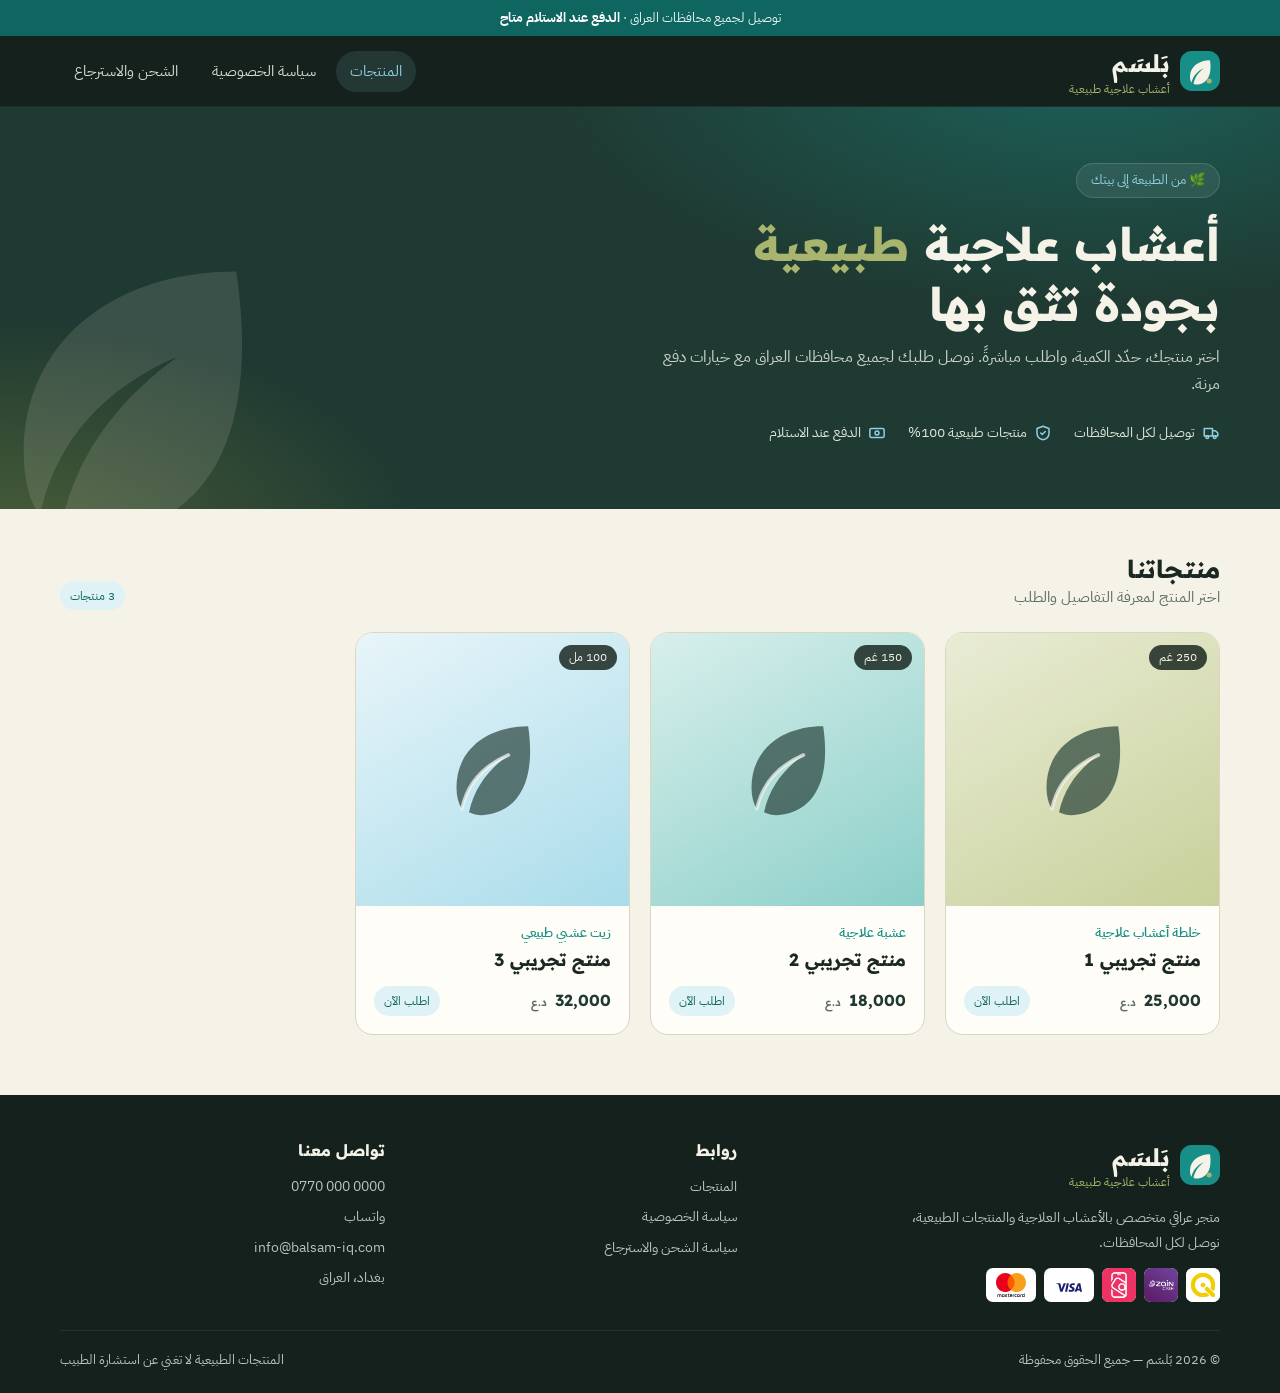
==== index.html @ 73f68fef "متجر بلسم: صفحات المنتجات والدفع وسياسة الخصوصية Co-Authored-By: Claude Opus 5.5 <noreply@anthropic." ====
<!doctype html>
<html lang="ar" dir="rtl">
<head>
<meta charset="utf-8">
<meta name="viewport" content="width=device-width,initial-scale=1">
<title>بَلسَم | أعشاب علاجية طبيعية</title>
<meta name="description" content="بَلسَم — متجر عراقي للأعشاب العلاجية والمنتجات الطبيعية. توصيل لكل المحافظات والدفع عبر سوبر كي وزين كاش وفاست باي والبطاقات أو عند الاستلام.">
<meta name="theme-color" content="#14211c">
<link rel="icon" href="assets/favicon.svg" type="image/svg+xml">
<link rel="preconnect" href="https://fonts.googleapis.com"><link rel="preconnect" href="https://fonts.gstatic.com" crossorigin>
<link href="https://fonts.googleapis.com/css2?family=IBM+Plex+Sans+Arabic:wght@400;500;600;700&family=Readex+Pro:wght@500;600;700&display=swap" rel="stylesheet">
<link rel="stylesheet" href="assets/style.css">
</head>
<body data-page="home">
<main>
  <section class="hero">
    <svg class="leaves" viewBox="0 0 64 64" fill="#f5f2e8"><path d="M52 8C28 8 12 22 12 42c0 5 1 9 3 12 3-14 12-24 26-30-11 8-19 18-22 32 4 2 8 2 12 1 18-4 25-22 21-49Z"/></svg>
    <div class="wrap">
      <span class="eyebrow">🌿 من الطبيعة إلى بيتك</span>
      <h1>أعشاب علاجية <em>طبيعية</em><br>بجودة تثق بها</h1>
      <p>اختر منتجك، حدّد الكمية، واطلب مباشرةً. نوصل طلبك لجميع محافظات العراق مع خيارات دفع مرنة.</p>
      <div class="trust">
        <span><svg viewBox="0 0 24 24" fill="none" stroke="currentColor" stroke-width="2" stroke-linecap="round" stroke-linejoin="round"><path d="M3 6h11v10H3zM14 9h4l3 3v4h-7"/><circle cx="7" cy="17.5" r="1.8"/><circle cx="17" cy="17.5" r="1.8"/></svg>توصيل لكل المحافظات</span>
        <span><svg viewBox="0 0 24 24" fill="none" stroke="currentColor" stroke-width="2" stroke-linecap="round" stroke-linejoin="round"><path d="M12 3 4 6v6c0 5 3.5 8 8 9 4.5-1 8-4 8-9V6z"/><path d="m9 12 2 2 4-4"/></svg>منتجات طبيعية 100%</span>
        <span><svg viewBox="0 0 24 24" fill="none" stroke="currentColor" stroke-width="2" stroke-linecap="round"><rect x="2.5" y="6" width="19" height="12" rx="2"/><circle cx="12" cy="12" r="2.6"/></svg>الدفع عند الاستلام</span>
      </div>
    </div>
  </section>

  <section class="section" id="products">
    <div class="wrap">
      <div class="sec-head"><div><h2>منتجاتنا</h2><p>اختر المنتج لمعرفة التفاصيل والطلب</p></div><span class="chip" id="count"></span></div>
      <div class="grid" id="grid"></div>
    </div>
  </section>
</main>
<script src="assets/config.js"></script>
<script src="assets/app.js"></script>
</body>
</html>
---- assets/style.css ----
:root{
  --ink:#14211c;        /* زيتوني غامق جداً */
  --forest:#1f3a32;     /* أخضر غابي */
  --olive:#6f7d3c;      /* زيتوني */
  --olive-soft:#a9b46e;
  --teal:#178f88;       /* تركوازي */
  --teal-deep:#0f6560;
  --sky:#8fd0e3;        /* سماوي */
  --sky-soft:#dff2f6;
  --cream:#f5f2e8;      /* كريمي */
  --sand:#ebe5d3;
  --paper:#fffdf7;
  --text:#1b2722;
  --muted:#5f6d65;
  --line:#dcd5c0;
  --gold:#c9a24a;
  --danger:#b4432f;
  --radius:18px;
  --shadow:0 10px 30px -12px rgba(20,33,28,.25);
}
*{box-sizing:border-box;margin:0;padding:0}
html{scroll-behavior:smooth}
body{
  font-family:"IBM Plex Sans Arabic",system-ui,sans-serif;
  background:var(--cream);color:var(--text);line-height:1.7;
  -webkit-font-smoothing:antialiased;min-height:100vh;display:flex;flex-direction:column;
}
main{flex:1}
a{color:inherit;text-decoration:none}
img{max-width:100%;display:block}
h1,h2,h3,.display{font-family:"Readex Pro","IBM Plex Sans Arabic",sans-serif;line-height:1.3}
.wrap{width:min(1160px,100% - 32px);margin-inline:auto}

/* ---------- الشريط العلوي ---------- */
.topbar{background:var(--teal-deep);color:#e6f6f4;font-size:.82rem;text-align:center;padding:7px 12px}
.topbar b{color:#fff}
header.site{
  background:var(--ink);color:var(--cream);position:sticky;top:0;z-index:50;
  border-bottom:1px solid rgba(255,255,255,.06);
}
header.site .wrap{display:flex;align-items:center;justify-content:space-between;height:70px;gap:16px}
.brand{display:flex;align-items:center;gap:10px}
.brand svg{width:40px;height:40px}
.brand .n{font-family:"Readex Pro";font-size:1.5rem;font-weight:700;letter-spacing:.5px}
.brand .t{display:block;font-size:.72rem;color:var(--olive-soft);margin-top:-4px}
nav.main{display:flex;gap:6px}
nav.main a{padding:8px 14px;border-radius:999px;font-size:.92rem;color:#d7dccf;transition:.2s}
nav.main a:hover,nav.main a.on{background:rgba(143,208,227,.12);color:var(--sky)}

/* ---------- الواجهة ---------- */
.hero{
  background:
    radial-gradient(900px 400px at 85% -10%,rgba(23,143,136,.45),transparent 60%),
    radial-gradient(700px 380px at 0% 110%,rgba(111,125,60,.55),transparent 60%),
    var(--forest);
  color:var(--cream);padding:56px 0 64px;position:relative;overflow:hidden;
}
.hero .wrap{position:relative;z-index:1}
.hero .eyebrow{display:inline-flex;align-items:center;gap:8px;background:rgba(255,255,255,.08);border:1px solid rgba(255,255,255,.14);padding:5px 14px;border-radius:999px;font-size:.82rem;color:var(--sky)}
.hero h1{font-size:clamp(1.8rem,4.6vw,2.9rem);margin:16px 0 10px;font-weight:700}
.hero h1 em{font-style:normal;color:var(--olive-soft)}
.hero p{color:#c9d3c9;max-width:560px}
.hero .leaves{position:absolute;left:-40px;bottom:-60px;width:340px;opacity:.12;z-index:0}
.trust{display:flex;flex-wrap:wrap;gap:10px 22px;margin-top:22px;font-size:.88rem;color:#dfe7dd}
.trust span{display:flex;align-items:center;gap:7px}
.trust svg{width:18px;height:18px;color:var(--sky)}

/* ---------- المنتجات ---------- */
.section{padding:44px 0 60px}
.sec-head{display:flex;align-items:end;justify-content:space-between;gap:12px;margin-bottom:22px}
.sec-head h2{font-size:1.55rem}
.sec-head p{color:var(--muted);font-size:.92rem}
.grid{display:grid;grid-template-columns:repeat(auto-fill,minmax(250px,1fr));gap:20px}
.card{
  background:var(--paper);border-radius:var(--radius);overflow:hidden;border:1px solid var(--line);
  transition:transform .25s,box-shadow .25s;display:flex;flex-direction:column;
}
.card:hover{transform:translateY(-4px);box-shadow:var(--shadow)}
.card .ph{aspect-ratio:1/1}
.card .body{padding:16px 18px 18px;display:flex;flex-direction:column;gap:4px;flex:1}
.card .sub{font-size:.8rem;color:var(--teal);font-weight:600}
.card h3{font-size:1.1rem}
.card .row{display:flex;align-items:center;justify-content:space-between;margin-top:auto;padding-top:12px}
.price{font-family:"Readex Pro";font-weight:700;color:var(--forest)}
.price small{font-size:.75em;color:var(--muted);font-weight:500;margin-inline-start:3px}
.chip{font-size:.78rem;background:var(--sky-soft);color:var(--teal-deep);padding:4px 10px;border-radius:999px}

/* صورة تجريبية */
.ph{position:relative;display:grid;place-items:center;overflow:hidden}
.ph img{width:100%;height:100%;object-fit:cover}
.ph.olive{background:linear-gradient(150deg,#e9ecd5,#c8d09a)}
.ph.teal{background:linear-gradient(150deg,#d8efec,#8ccfc8)}
.ph.sky{background:linear-gradient(150deg,#e8f5f9,#a9dcea)}
.ph svg.leaf{width:42%;opacity:.85}
.ph .tag{position:absolute;top:12px;inset-inline-start:12px;background:rgba(20,33,28,.82);color:var(--cream);font-size:.72rem;padding:3px 10px;border-radius:999px}

/* ---------- صفحة المنتج ---------- */
.crumbs{font-size:.85rem;color:var(--muted);padding:18px 0 4px}
.crumbs a:hover{color:var(--teal)}
.product{display:grid;grid-template-columns:1.05fr 1fr;gap:36px;padding:18px 0 60px;align-items:start}
.product .ph{border-radius:24px;aspect-ratio:1/1;border:1px solid var(--line)}
.pinfo .sub{color:var(--teal);font-weight:600;font-size:.9rem}
.pinfo h1{font-size:clamp(1.6rem,3.4vw,2.2rem);margin:4px 0 8px}
.pinfo .price{font-size:1.7rem}
.pinfo .desc{color:var(--muted);margin:14px 0}
.points{list-style:none;display:grid;gap:8px;margin:14px 0 22px}
.points li{display:flex;gap:9px;align-items:center;font-size:.94rem}
.points li::before{content:"";width:8px;height:8px;border-radius:50%;background:var(--olive);flex:none}
.buybox{background:var(--paper);border:1px solid var(--line);border-radius:var(--radius);padding:20px}
.buybox label.l{font-weight:600;font-size:.92rem;display:block;margin-bottom:8px}
.qty{display:inline-flex;align-items:center;border:1.5px solid var(--line);border-radius:14px;overflow:hidden;background:#fff}
.qty button{width:46px;height:46px;border:0;background:transparent;font-size:1.4rem;cursor:pointer;color:var(--forest)}
.qty button:hover{background:var(--sky-soft)}
.qty input{width:64px;height:46px;border:0;text-align:center;font:600 1.1rem "Readex Pro";color:var(--text);background:transparent;-moz-appearance:textfield}
.qty input::-webkit-outer-spin-button,.qty input::-webkit-inner-spin-button{-webkit-appearance:none}
.total{display:flex;justify-content:space-between;align-items:center;margin:18px 0;padding-top:16px;border-top:1px dashed var(--line)}
.total span{color:var(--muted)}
.total b{font:700 1.45rem "Readex Pro";color:var(--teal-deep)}
.btn{
  display:inline-flex;align-items:center;justify-content:center;gap:10px;width:100%;
  background:var(--teal);color:#fff;border:0;border-radius:14px;padding:15px 22px;
  font:700 1.05rem "Readex Pro";cursor:pointer;transition:.2s;box-shadow:0 8px 20px -10px rgba(23,143,136,.8)
}
.btn:hover{background:var(--teal-deep)}
.btn:disabled{opacity:.6;cursor:wait}
.btn.ghost{background:transparent;color:var(--forest);border:1.5px solid var(--line);box-shadow:none}
.btn.ghost:hover{background:var(--sand)}
.btn svg{width:20px;height:20px}
.safe{display:flex;gap:8px;align-items:center;justify-content:center;font-size:.8rem;color:var(--muted);margin-top:12px}
.safe svg{width:15px;height:15px;color:var(--olive)}
.paystrip{display:flex;gap:8px;justify-content:center;margin-top:14px;flex-wrap:wrap}
.paystrip .pl{width:46px;height:32px;border-radius:7px;background:#fff;border:1px solid var(--line);display:grid;place-items:center;overflow:hidden}
.paystrip .pl img{max-width:100%;max-height:100%}
.paystrip .pl.app{width:32px}
.paystrip .pl.app img{width:100%;height:100%;object-fit:contain}
.paystrip .pl.cardlogo img{max-width:80%;max-height:70%}

/* ---------- الدفع ---------- */
.checkout{display:grid;grid-template-columns:1.4fr 1fr;gap:28px;padding:18px 0 60px;align-items:start}
.panel{background:var(--paper);border:1px solid var(--line);border-radius:var(--radius);padding:22px}
.panel h2{font-size:1.15rem;display:flex;align-items:center;gap:10px;margin-bottom:16px}
.panel h2 .num{width:28px;height:28px;border-radius:50%;background:var(--forest);color:var(--cream);display:grid;place-items:center;font-size:.85rem}
.panel+.panel{margin-top:18px}
.fields{display:grid;grid-template-columns:1fr 1fr;gap:14px}
.f{display:flex;flex-direction:column;gap:6px}
.f.full{grid-column:1/-1}
.f label{font-size:.88rem;font-weight:600}
.f label i{color:var(--danger);font-style:normal}
.f input,.f select,.f textarea{
  font:inherit;padding:12px 14px;border:1.5px solid var(--line);border-radius:12px;background:#fff;color:var(--text);transition:.2s;width:100%
}
.f textarea{resize:vertical;min-height:84px}
.f input:focus,.f select:focus,.f textarea:focus{outline:0;border-color:var(--teal);box-shadow:0 0 0 4px rgba(23,143,136,.12)}
.f .err{font-size:.78rem;color:var(--danger);display:none}
.f.bad input,.f.bad select,.f.bad textarea{border-color:var(--danger)}
.f.bad .err{display:block}
.f input[dir=ltr]{text-align:right}

.methods{display:grid;gap:10px}
.method{
  display:flex;align-items:center;gap:14px;padding:13px 15px;border:1.5px solid var(--line);border-radius:14px;
  cursor:pointer;background:#fff;transition:.2s;position:relative
}
.method:hover{border-color:var(--olive-soft)}
.method input{position:absolute;opacity:0;pointer-events:none}
.method .logo{width:42px;height:42px;border-radius:11px;display:grid;place-items:center;overflow:hidden;flex:none;background:#fff;border:1px solid #eee}
.method .logo img{width:100%;height:100%;object-fit:contain}.method .logo.cards{width:auto;padding:0 8px;gap:6px;display:flex}
.method .logo.cards img{width:34px;height:22px;object-fit:contain}
.method .logo.cod{background:var(--sand);color:var(--forest);border-color:var(--line)}
.method .logo.cod svg{width:24px;height:24px}
.method .txt{flex:1}
.method .txt b{display:block;font-size:.97rem}
.method .txt small{color:var(--muted);font-size:.8rem}
.method .dot{width:22px;height:22px;border-radius:50%;border:2px solid var(--line);flex:none;display:grid;place-items:center;transition:.2s}
.method:has(input:checked){border-color:var(--teal);background:#f3fbfa;box-shadow:0 0 0 4px rgba(23,143,136,.1)}
.method:has(input:checked) .dot{border-color:var(--teal);background:var(--teal);box-shadow:inset 0 0 0 4px #fff}
.method-note{font-size:.84rem;background:var(--sky-soft);color:var(--teal-deep);border-radius:12px;padding:11px 14px;margin-top:12px;display:none}
.method-note.show{display:block}

.summary{position:sticky;top:90px}
.sitem{display:flex;gap:14px;align-items:center;padding-bottom:16px;border-bottom:1px solid var(--line)}
.sitem .ph{width:74px;height:74px;border-radius:14px;flex:none}
.sitem .ph svg.leaf{width:50%}
.sitem b{display:block}
.sitem small{color:var(--muted)}
.lines{display:grid;gap:9px;padding:16px 0;font-size:.94rem}
.lines div{display:flex;justify-content:space-between}
.lines span:first-child{color:var(--muted)}
.lines .grand{border-top:1px dashed var(--line);padding-top:12px;margin-top:4px;font-weight:700}
.lines .grand span:last-child{font:700 1.35rem "Readex Pro";color:var(--teal-deep)}
.lines small,.total small{font-size:.7em;color:var(--muted);font-weight:500}
.editq{display:flex;align-items:center;justify-content:space-between;margin-top:12px}
.editq .qty button{width:36px;height:36px;font-size:1.15rem}
.editq .qty input{width:44px;height:36px;font-size:1rem}

/* ---------- نجاح الطلب ---------- */
.done{max-width:640px;margin:40px auto 70px;text-align:center}
.done .ok{width:84px;height:84px;border-radius:50%;background:var(--teal);color:#fff;display:grid;place-items:center;margin:0 auto 18px;box-shadow:0 0 0 10px rgba(23,143,136,.15)}
.done .ok svg{width:42px;height:42px}
.done h1{font-size:1.8rem}
.done .oid{display:inline-block;margin:12px 0 4px;background:var(--ink);color:var(--sky);font:600 1.05rem "Readex Pro";padding:7px 18px;border-radius:999px;letter-spacing:1px;direction:ltr}
.done .panel{text-align:right;margin-top:22px}
.kv{display:grid;gap:8px;font-size:.94rem}
.kv div{display:flex;justify-content:space-between;gap:12px;border-bottom:1px solid var(--sand);padding-bottom:8px}
.kv span:first-child{color:var(--muted)}
.paybox{background:linear-gradient(135deg,var(--forest),var(--teal-deep));color:var(--cream);border-radius:var(--radius);padding:20px;margin-top:18px;text-align:right}
.paybox .acc{display:flex;align-items:center;justify-content:space-between;background:rgba(255,255,255,.1);border-radius:12px;padding:10px 14px;margin-top:10px;direction:ltr;font:600 1.15rem "Readex Pro"}
.paybox .acc button{background:var(--sky);color:var(--ink);border:0;border-radius:8px;padding:6px 12px;font:600 .82rem "IBM Plex Sans Arabic";cursor:pointer}
.actions{display:grid;grid-template-columns:1fr 1fr;gap:12px;margin-top:20px}
.btn.wa{background:#1f9d55;box-shadow:none}
.btn.wa:hover{background:#17803f}

/* ---------- صفحات نصية ---------- */
.doc{max-width:820px;margin:0 auto;padding:34px 0 70px}
.doc h1{font-size:2rem;margin-bottom:6px}
.doc .upd{color:var(--muted);font-size:.88rem;margin-bottom:26px}
.doc h2{font-size:1.2rem;margin:28px 0 8px;color:var(--forest);display:flex;gap:10px;align-items:center}
.doc h2::before{content:"";width:6px;height:22px;border-radius:3px;background:var(--teal)}
.doc p,.doc li{color:#34433c}
.doc ul{padding-inline-start:22px;display:grid;gap:6px;margin:8px 0}
.doc .note{background:var(--sky-soft);border-radius:14px;padding:14px 18px;margin-top:24px;font-size:.92rem}

/* ---------- التذييل ---------- */
footer.site{background:var(--ink);color:#b9c4bb;padding:42px 0 22px;font-size:.9rem}
footer .cols{display:grid;grid-template-columns:1.4fr 1fr 1fr;gap:28px}
footer h4{color:var(--cream);font-family:"Readex Pro";margin-bottom:10px;font-size:1rem}
footer ul{list-style:none;display:grid;gap:6px}
footer a:hover{color:var(--sky)}
footer .pays{display:flex;gap:8px;margin-top:14px;flex-wrap:wrap}
footer .pays .pl{width:50px;height:34px;border-radius:7px;background:#fff;display:grid;place-items:center;overflow:hidden}
footer .pays .pl.app{width:34px}
footer .pays .pl.app img{width:100%;height:100%;object-fit:contain}
footer .pays .pl.cardlogo img{max-width:78%;max-height:68%}
footer .copy{border-top:1px solid rgba(255,255,255,.08);margin-top:28px;padding-top:18px;display:flex;justify-content:space-between;flex-wrap:wrap;gap:8px;font-size:.82rem}

.empty{text-align:center;padding:60px 0;color:var(--muted)}

@media (max-width:860px){
  .product,.checkout{grid-template-columns:1fr}
  .summary{position:static}
  footer .cols{grid-template-columns:1fr}
}
@media (max-width:560px){
  nav.main a:not(.keep){display:none}
  .fields{grid-template-columns:1fr}
  .actions{grid-template-columns:1fr}
  .hero{padding:40px 0 46px}
  .grid{grid-template-columns:1fr 1fr;gap:12px}
  .card .body{padding:12px}
  .card h3{font-size:.95rem}
  .card .row{flex-direction:column;align-items:flex-start;gap:6px}
}
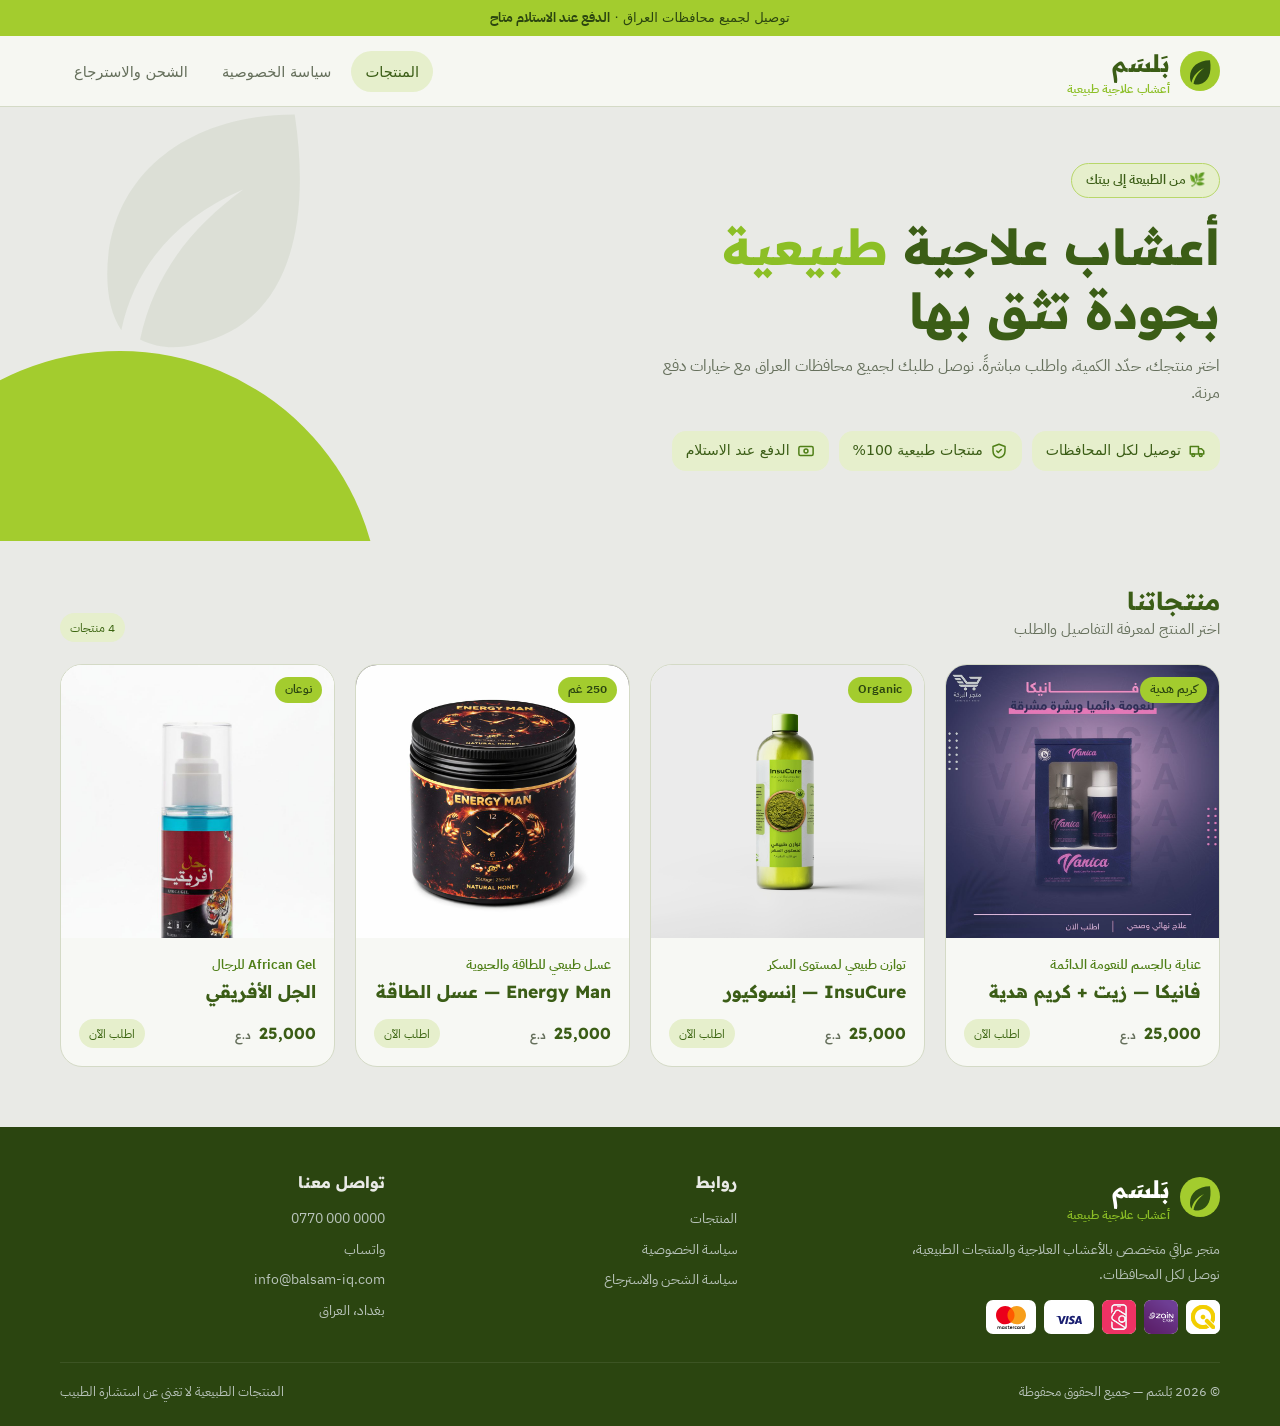
==== commit 8900f3d2: "إضافة InsuCure و Energy Man والجل الأفريقي، دعم الأنواع، ألوان جديدة بأسلوب InsuCure Co-Authored-By:" ====
--- a/index.html
+++ b/index.html
@@ -5,7 +5,7 @@
 <meta name="viewport" content="width=device-width,initial-scale=1">
 <title>بَلسَم | أعشاب علاجية طبيعية</title>
 <meta name="description" content="بَلسَم — متجر عراقي للأعشاب العلاجية والمنتجات الطبيعية. توصيل لكل المحافظات والدفع عبر سوبر كي وزين كاش وفاست باي والبطاقات أو عند الاستلام.">
-<meta name="theme-color" content="#14211c">
+<meta name="theme-color" content="#a3cc2e">
 <link rel="icon" href="assets/favicon.svg" type="image/svg+xml">
 <link rel="preconnect" href="https://fonts.googleapis.com"><link rel="preconnect" href="https://fonts.gstatic.com" crossorigin>
 <link href="https://fonts.googleapis.com/css2?family=IBM+Plex+Sans+Arabic:wght@400;500;600;700&family=Readex+Pro:wght@500;600;700&display=swap" rel="stylesheet">
@@ -14,7 +14,7 @@
 <body data-page="home">
 <main>
   <section class="hero">
-    <svg class="leaves" viewBox="0 0 64 64" fill="#f5f2e8"><path d="M52 8C28 8 12 22 12 42c0 5 1 9 3 12 3-14 12-24 26-30-11 8-19 18-22 32 4 2 8 2 12 1 18-4 25-22 21-49Z"/></svg>
+    <svg class="leaves" viewBox="0 0 64 64"><path d="M52 8C28 8 12 22 12 42c0 5 1 9 3 12 3-14 12-24 26-30-11 8-19 18-22 32 4 2 8 2 12 1 18-4 25-22 21-49Z"/></svg>
     <div class="wrap">
       <span class="eyebrow">🌿 من الطبيعة إلى بيتك</span>
       <h1>أعشاب علاجية <em>طبيعية</em><br>بجودة تثق بها</h1>
--- a/assets/style.css
+++ b/assets/style.css
@@ -1,22 +1,22 @@
 :root{
-  --ink:#14211c;        /* زيتوني غامق جداً */
-  --forest:#1f3a32;     /* أخضر غابي */
-  --olive:#6f7d3c;      /* زيتوني */
-  --olive-soft:#a9b46e;
-  --teal:#178f88;       /* تركوازي */
-  --teal-deep:#0f6560;
-  --sky:#8fd0e3;        /* سماوي */
-  --sky-soft:#dff2f6;
-  --cream:#f5f2e8;      /* كريمي */
-  --sand:#ebe5d3;
-  --paper:#fffdf7;
-  --text:#1b2722;
-  --muted:#5f6d65;
-  --line:#dcd5c0;
+  --ink:#2b4510;        /* أخضر زيتوني غامق */
+  --forest:#3b5d16;     /* أخضر العناوين */
+  --olive:#8cbf26;      /* ليموني */
+  --olive-soft:#b8d76a;
+  --teal:#4f7f17;       /* لون الأزرار */
+  --teal-deep:#3b6410;
+  --sky:#a3cc2e;        /* أخضر ليموني */
+  --sky-soft:#e6efcc;   /* مريمية فاتح */
+  --cream:#e9eae6;      /* رمادي فاتح */
+  --sand:#dde5c6;
+  --paper:#f7f8f4;
+  --text:#24331a;
+  --muted:#66705c;
+  --line:#d4dac6;
   --gold:#c9a24a;
   --danger:#b4432f;
-  --radius:18px;
-  --shadow:0 10px 30px -12px rgba(20,33,28,.25);
+  --radius:22px;
+  --shadow:0 12px 30px -14px rgba(43,69,16,.35);
 }
 *{box-sizing:border-box;margin:0;padding:0}
 html{scroll-behavior:smooth}
@@ -28,42 +28,42 @@
 main{flex:1}
 a{color:inherit;text-decoration:none}
 img{max-width:100%;display:block}
-h1,h2,h3,.display{font-family:"Readex Pro","IBM Plex Sans Arabic",sans-serif;line-height:1.3}
+h1,h2,h3,.display{font-family:"Readex Pro","IBM Plex Sans Arabic",sans-serif;line-height:1.3;color:var(--forest)}
 .wrap{width:min(1160px,100% - 32px);margin-inline:auto}
 
 /* ---------- الشريط العلوي ---------- */
-.topbar{background:var(--teal-deep);color:#e6f6f4;font-size:.82rem;text-align:center;padding:7px 12px}
-.topbar b{color:#fff}
+.topbar{background:var(--sky);color:var(--ink);font-size:.82rem;text-align:center;padding:7px 12px;font-weight:500}
+.topbar b{color:var(--ink);font-weight:700}
 header.site{
-  background:var(--ink);color:var(--cream);position:sticky;top:0;z-index:50;
-  border-bottom:1px solid rgba(255,255,255,.06);
+  background:rgba(247,248,244,.92);backdrop-filter:blur(8px);color:var(--forest);position:sticky;top:0;z-index:50;
+  border-bottom:1px solid var(--line);
 }
 header.site .wrap{display:flex;align-items:center;justify-content:space-between;height:70px;gap:16px}
 .brand{display:flex;align-items:center;gap:10px}
 .brand svg{width:40px;height:40px}
 .brand .n{font-family:"Readex Pro";font-size:1.5rem;font-weight:700;letter-spacing:.5px}
-.brand .t{display:block;font-size:.72rem;color:var(--olive-soft);margin-top:-4px}
+.brand .t{display:block;font-size:.72rem;color:var(--olive);margin-top:-4px;font-weight:600}
 nav.main{display:flex;gap:6px}
-nav.main a{padding:8px 14px;border-radius:999px;font-size:.92rem;color:#d7dccf;transition:.2s}
-nav.main a:hover,nav.main a.on{background:rgba(143,208,227,.12);color:var(--sky)}
+nav.main a{padding:8px 14px;border-radius:999px;font-size:.92rem;color:var(--muted);transition:.2s;font-weight:500}
+nav.main a:hover,nav.main a.on{background:var(--sky-soft);color:var(--forest)}
 
 /* ---------- الواجهة ---------- */
 .hero{
-  background:
-    radial-gradient(900px 400px at 85% -10%,rgba(23,143,136,.45),transparent 60%),
-    radial-gradient(700px 380px at 0% 110%,rgba(111,125,60,.55),transparent 60%),
-    var(--forest);
-  color:var(--cream);padding:56px 0 64px;position:relative;overflow:hidden;
+  background:var(--cream);color:var(--text);padding:56px 0 70px;position:relative;overflow:hidden;
+}
+.hero::after{
+  content:"";position:absolute;width:520px;height:520px;border-radius:50%;background:var(--sky);
+  left:-140px;bottom:-330px;z-index:0
 }
 .hero .wrap{position:relative;z-index:1}
-.hero .eyebrow{display:inline-flex;align-items:center;gap:8px;background:rgba(255,255,255,.08);border:1px solid rgba(255,255,255,.14);padding:5px 14px;border-radius:999px;font-size:.82rem;color:var(--sky)}
-.hero h1{font-size:clamp(1.8rem,4.6vw,2.9rem);margin:16px 0 10px;font-weight:700}
-.hero h1 em{font-style:normal;color:var(--olive-soft)}
-.hero p{color:#c9d3c9;max-width:560px}
-.hero .leaves{position:absolute;left:-40px;bottom:-60px;width:340px;opacity:.12;z-index:0}
-.trust{display:flex;flex-wrap:wrap;gap:10px 22px;margin-top:22px;font-size:.88rem;color:#dfe7dd}
-.trust span{display:flex;align-items:center;gap:7px}
-.trust svg{width:18px;height:18px;color:var(--sky)}
+.hero .eyebrow{display:inline-flex;align-items:center;gap:8px;background:var(--sky-soft);border:1px solid var(--olive-soft);padding:5px 14px;border-radius:999px;font-size:.82rem;color:var(--forest);font-weight:600}
+.hero h1{font-size:clamp(1.9rem,4.8vw,3.1rem);margin:16px 0 10px;font-weight:700;color:var(--forest)}
+.hero h1 em{font-style:normal;color:var(--olive)}
+.hero p{color:var(--muted);max-width:560px}
+.hero .leaves{position:absolute;left:4%;top:-30px;width:300px;opacity:.07;z-index:0;fill:var(--forest)}
+.trust{display:flex;flex-wrap:wrap;gap:10px;margin-top:24px;font-size:.88rem;color:var(--forest)}
+.trust span{display:flex;align-items:center;gap:7px;background:var(--sky-soft);border-radius:14px;padding:8px 14px;font-weight:500}
+.trust svg{width:18px;height:18px;color:var(--teal)}
 
 /* ---------- المنتجات ---------- */
 .section{padding:44px 0 60px}
@@ -88,17 +88,27 @@
 /* صورة تجريبية */
 .ph{position:relative;display:grid;place-items:center;overflow:hidden}
 .ph img{width:100%;height:100%;object-fit:cover}
-.ph.olive{background:linear-gradient(150deg,#e9ecd5,#c8d09a)}
+.ph.olive{background:linear-gradient(150deg,#f3f5ee,#dfe8c8)}
+.ph.contain img{object-fit:contain}
+.ph.contain{background:#fff}
 .ph.teal{background:linear-gradient(150deg,#d8efec,#8ccfc8)}
 .ph.sky{background:linear-gradient(150deg,#e8f5f9,#a9dcea)}
 .ph svg.leaf{width:42%;opacity:.85}
-.ph .tag{position:absolute;top:12px;inset-inline-start:12px;background:rgba(20,33,28,.82);color:var(--cream);font-size:.72rem;padding:3px 10px;border-radius:999px}
+.ph .tag{position:absolute;top:12px;inset-inline-start:12px;background:var(--sky);color:var(--ink);font-weight:600;font-size:.72rem;padding:3px 10px;border-radius:999px}
 
 /* ---------- صفحة المنتج ---------- */
 .crumbs{font-size:.85rem;color:var(--muted);padding:18px 0 4px}
 .crumbs a:hover{color:var(--teal)}
 .product{display:grid;grid-template-columns:1.05fr 1fr;gap:36px;padding:18px 0 60px;align-items:start}
 .product .ph{border-radius:24px;aspect-ratio:1/1;border:1px solid var(--line)}
+.gallery{position:sticky;top:90px}
+.thumbs{display:grid;grid-template-columns:repeat(6,1fr);gap:8px;margin-top:10px}
+.thumbs button{border:2px solid transparent;border-radius:12px;overflow:hidden;padding:0;cursor:pointer;background:none;aspect-ratio:1/1;opacity:.7;transition:.2s}
+.thumbs button img{width:100%;height:100%;object-fit:cover}
+.thumbs button.on,.thumbs button:hover{border-color:var(--teal);opacity:1}
+.psec{background:var(--paper);border:1px solid var(--line);border-radius:var(--radius);padding:18px 20px 6px;margin-top:16px}
+.psec h3{font-size:1.05rem;color:var(--forest)}
+.psec .points{margin:10px 0 12px}
 .pinfo .sub{color:var(--teal);font-weight:600;font-size:.9rem}
 .pinfo h1{font-size:clamp(1.6rem,3.4vw,2.2rem);margin:4px 0 8px}
 .pinfo .price{font-size:1.7rem}
@@ -108,6 +118,11 @@
 .points li::before{content:"";width:8px;height:8px;border-radius:50%;background:var(--olive);flex:none}
 .buybox{background:var(--paper);border:1px solid var(--line);border-radius:var(--radius);padding:20px}
 .buybox label.l{font-weight:600;font-size:.92rem;display:block;margin-bottom:8px}
+.variants{display:flex;gap:10px;flex-wrap:wrap;margin-bottom:16px}
+.variant input{position:absolute;opacity:0;pointer-events:none}
+.variant span{display:flex;align-items:center;gap:8px;padding:9px 16px;border:1.5px solid var(--line);border-radius:12px;cursor:pointer;background:#fff;font-weight:600;transition:.2s}
+.variant span i{width:16px;height:16px;border-radius:50%;box-shadow:inset 0 0 0 2px rgba(255,255,255,.6)}
+.variant input:checked+span{border-color:var(--teal);background:#f4f8ea;box-shadow:0 0 0 4px rgba(79,127,23,.12)}
 .qty{display:inline-flex;align-items:center;border:1.5px solid var(--line);border-radius:14px;overflow:hidden;background:#fff}
 .qty button{width:46px;height:46px;border:0;background:transparent;font-size:1.4rem;cursor:pointer;color:var(--forest)}
 .qty button:hover{background:var(--sky-soft)}
@@ -172,7 +187,7 @@
 .method .txt b{display:block;font-size:.97rem}
 .method .txt small{color:var(--muted);font-size:.8rem}
 .method .dot{width:22px;height:22px;border-radius:50%;border:2px solid var(--line);flex:none;display:grid;place-items:center;transition:.2s}
-.method:has(input:checked){border-color:var(--teal);background:#f3fbfa;box-shadow:0 0 0 4px rgba(23,143,136,.1)}
+.method:has(input:checked){border-color:var(--teal);background:#f4f8ea;box-shadow:0 0 0 4px rgba(23,143,136,.1)}
 .method:has(input:checked) .dot{border-color:var(--teal);background:var(--teal);box-shadow:inset 0 0 0 4px #fff}
 .method-note{font-size:.84rem;background:var(--sky-soft);color:var(--teal-deep);border-radius:12px;padding:11px 14px;margin-top:12px;display:none}
 .method-note.show{display:block}
@@ -237,7 +252,7 @@
 
 @media (max-width:860px){
   .product,.checkout{grid-template-columns:1fr}
-  .summary{position:static}
+  .summary,.gallery{position:static}
   footer .cols{grid-template-columns:1fr}
 }
 @media (max-width:560px){
@@ -245,6 +260,7 @@
   .fields{grid-template-columns:1fr}
   .actions{grid-template-columns:1fr}
   .hero{padding:40px 0 46px}
+  .hero::after{width:240px;height:240px;left:-90px;bottom:-150px}
   .grid{grid-template-columns:1fr 1fr;gap:12px}
   .card .body{padding:12px}
   .card h3{font-size:.95rem}
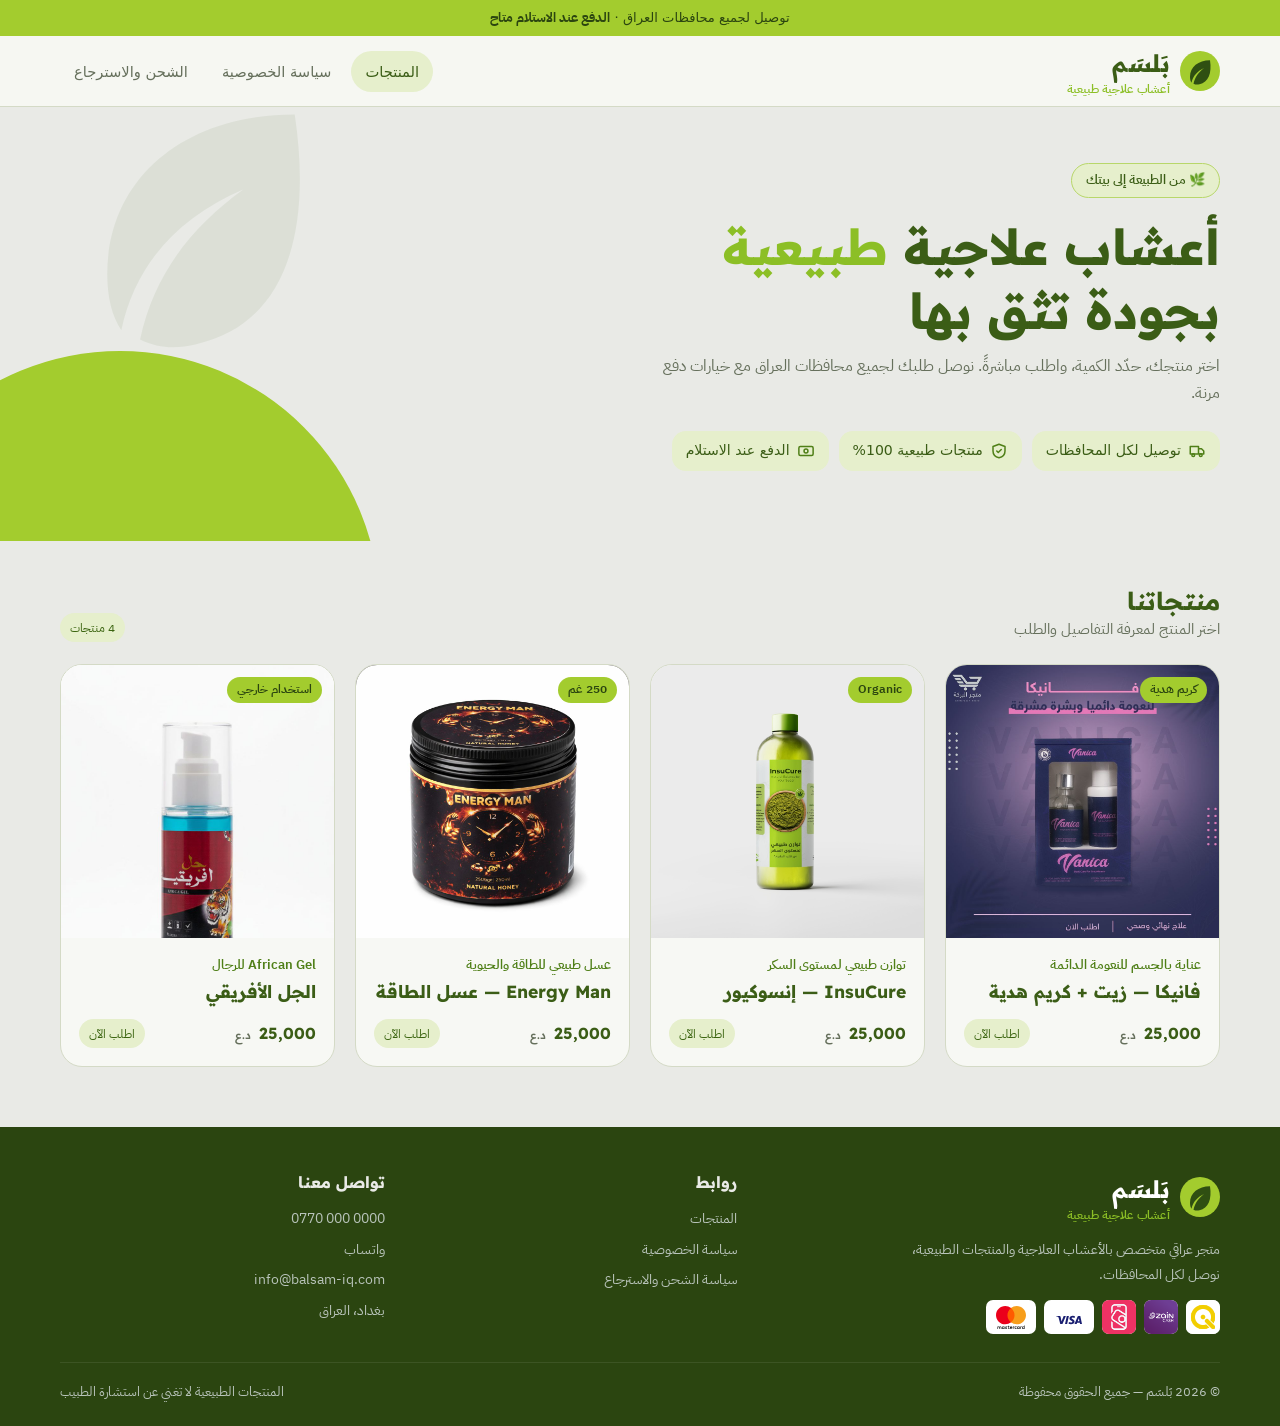
==== commit 07cef994: "Add TikTok pixel (Balsam Store Pixel) with ViewContent, InitiateCheckout, PlaceAnOrder Co-Authored-B" ====
--- a/index.html
+++ b/index.html
@@ -10,6 +10,7 @@
 <link rel="preconnect" href="https://fonts.googleapis.com"><link rel="preconnect" href="https://fonts.gstatic.com" crossorigin>
 <link href="https://fonts.googleapis.com/css2?family=IBM+Plex+Sans+Arabic:wght@400;500;600;700&family=Readex+Pro:wght@500;600;700&display=swap" rel="stylesheet">
 <link rel="stylesheet" href="assets/style.css">
+<script src="assets/pixel.js"></script>
 </head>
 <body data-page="home">
 <main>
